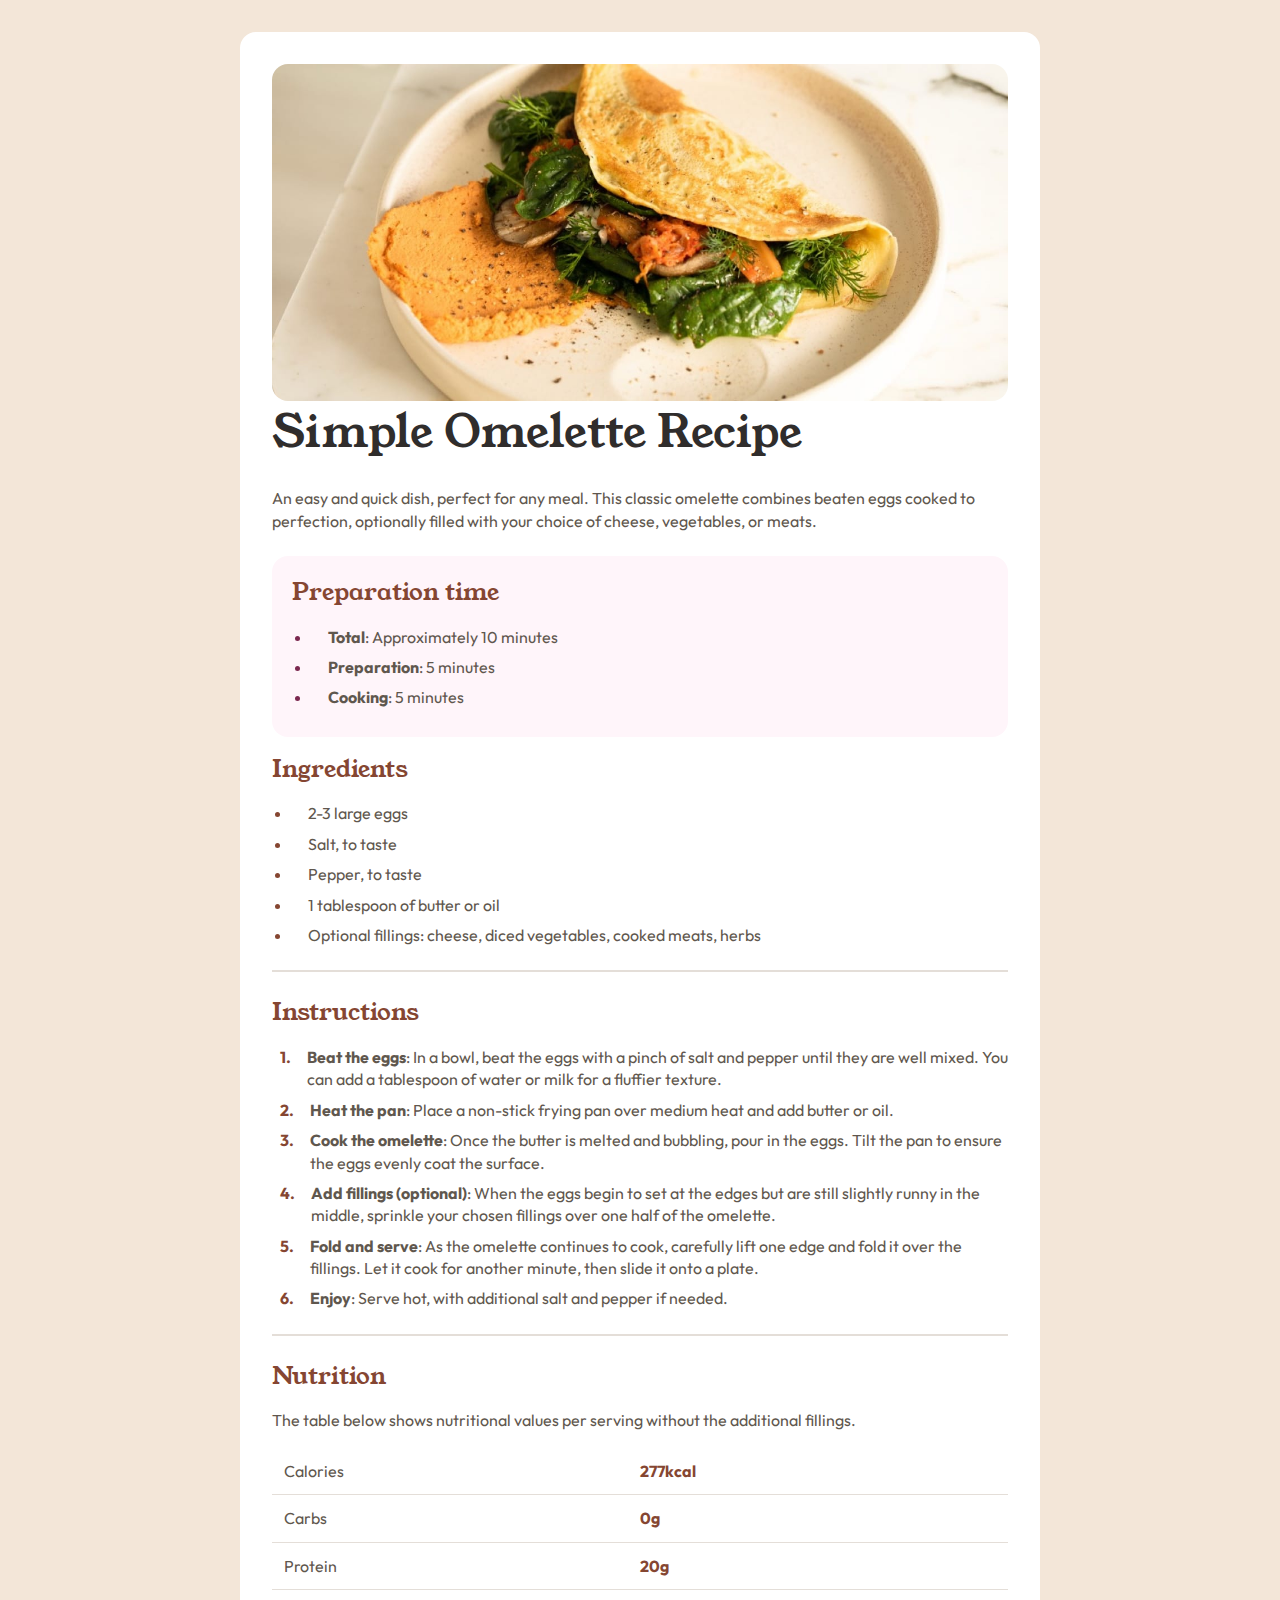
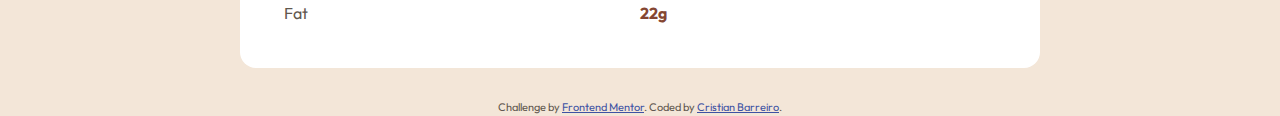
==== index.html @ ca431578 "feat: update" ====
<!DOCTYPE html>
<html lang="en">
  <head>
    <meta charset="UTF-8">
    <meta name="viewport" content="width=device-width, initial-scale=1.0">
    <link rel="icon" type="image/png" sizes="32x32"
      href="./assets/images/favicon-32x32.png">
    <link
      href="https://fonts.googleapis.com/css2?family=Young+Serif:wght@400&family=Outfit:wght@400;600;700&display=swap"
      rel="stylesheet">
    <title>Web Design | Page Recipe</title>
    <link rel="stylesheet" href="styles/styles.css">
  </head>
  <body>
    <header>

    </header>
    <main>
      <div class="container">
        <div class="recipe-img">
          <img src="images/image-omelette.jpeg" alt="omelette">
        </div>

        <div class="recipe-information">
          <h1>Simple Omelette Recipe</h1>
          <p class="description">An easy and quick dish, perfect for any meal.
            This classic omelette combines beaten eggs cooked
            to perfection, optionally filled with your choice of cheese,
            vegetables, or meats.</p>

          <div class="recipe-prep-time">
            <h2>Preparation time</h2>
            <ul>
              <li><span>Total</span>: Approximately 10 minutes</li>
              <li><span>Preparation</span>: 5 minutes</li>
              <li><span>Cooking</span>: 5 minutes</li>
            </ul>
          </div>
        </div>

        <div class="recipe-step">
          <h2>Ingredients</h2>
          <ul class="ingredients">
            <li><span>2-3 large eggs</span></li>
            <li><span>Salt, to taste</span></li>
            <li><span>Pepper, to taste</span></li>
            <li><span>1 tablespoon of butter or oil</span></li>
            <li><span> Optional fillings: cheese, diced vegetables, cooked
                meats,
                herbs</span></li>
          </ul>
        </div>

        <hr>

        <div class="recipe-step">
          <h2>Instructions</h2>

          <div class="instructions">
            <div class="item">
              <div class="num">1.</div>
              <p><span>Beat the eggs</span>: In a bowl, beat the eggs with a
                pinch
                of salt and pepper until they are well mixed.
                You can add a tablespoon of water or milk for a fluffier
                texture.</p>
            </div>
            <div class="item">
              <div class="num">2.</div>
              <p><span>Heat the pan</span>: Place a non-stick frying pan over
                medium heat and add butter or oil.</p>
            </div>
            <div class="item">
              <div class="num">3.</div>
              <p><span>Cook the omelette</span>: Once the butter is melted and
                bubbling, pour in the eggs. Tilt the pan to ensure
                the eggs evenly coat the surface.</p>
            </div>
            <div class="item">
              <div class="num">4.</div>
              <p><span>Add fillings (optional)</span>: When the eggs begin to
                set
                at the edges but are still slightly runny in the
                middle, sprinkle your chosen fillings over one half of the
                omelette.</p>
            </div>
            <div class="item">
              <div class="num">5.</div>
              <p><span>Fold and serve</span>: As the omelette continues to cook,
                carefully lift one edge and fold it over the
                fillings. Let it cook for another minute, then slide it onto a
                plate.</p>
            </div>
            <div class="item">
              <div class="num">6.</div>
              <p><span>Enjoy</span>: Serve hot, with additional salt and pepper
                if
                needed.</p>
            </div>
          </div>
        </div>

        <hr>

        <div class="nutrition-step">
          <h2>Nutrition</h2>
          <p class="values">The table below shows nutritional values per serving
            without the additional fillings.</p>

          <div class="nutrition-table">
            <div class="item">
              <p>Calories</p>
              <div class="ammount">277kcal</div>
            </div>
            <div class="item">
              <p>Carbs</p>
              <div class="ammount">0g</div>
            </div>
            <div class="item">
              <p>Protein</p>
              <div class="ammount">20g</div>
            </div>
            <div class="item">
              <p>Fat</p>
              <div class="ammount">22g</div>
            </div>
          </div>
        </div>
      </div>
    </main>
    <footer>
      <div class="attribution">
        Challenge by <a href="https://www.frontendmentor.io?ref=challenge"
          target="_blank">Frontend Mentor</a>.
        Coded by <a href="#">Cristian Barreiro</a>.
      </div>
    </footer>
  </body>
</html>
---- styles/styles.css ----
* {
  padding: 0;
  margin: 0;
  box-sizing: border-box;
}

:root {
  --Rose800: hsl(332, 51%, 32%);
  --Rose50: hsl(330, 100%, 98%);
  --white: hsl(0, 0%, 100%);
  --Stone100: hsl(30, 54%, 90%);
  --Stone150: hsl(30, 18%, 87%);
  --Stone600: hsl(30, 10%, 34%);
  --Stone900: hsl(24, 5%, 18%);
  --Brown800: hsl(14, 45%, 36%);
}

@import url("https://fonts.googleapis.com/css2?family=Young+Serif:wght@400&family=Outfit:wght@400;600;700&display=swap");

body {
  background: var(--Stone100);
  color: var(--Stone600);
  min-height: 100vh;
  font-family: "Outfit", sans-serif;
  line-height: 1.4;
  display: grid;
  place-content: center;
}

img {
  max-width: 100%;
  display: block;
}

h1,
h2 {
  font-family: "Young Serif", serif;
  font-weight: 400;
}

h1 {
  color: var(--Stone900);
  font-size: 2.8rem;
}

h2 {
  color: var(--Brown800);
  margin-bottom: 1rem;
}

.recipe-step {
  margin: 1rem 0;
}

.nutrition-step {
  margin-top: 1rem;
}

ul {
  padding-left: 1.25rem;
}

ul li::marker {
  color: var(--Brown800);
  font-weight: bold;
}

ul li {
  margin-bottom: 0.5rem;
}

ul li span {
  color: var(--Stone600);
  margin-left: 1rem;
  font-weight: 700;
}

hr {
  margin: 1.5rem 0;
  border: 1px solid var(--Stone150);
}

.container {
  max-width: 800px;
  background-color: var(--white);
  margin: 2rem auto;
  border-radius: 1rem;
  padding: 2rem;
  overflow: hidden;
}

.container .recipe-img {
  width: 100%;
  padding: 0;
  border-radius: 1rem;
  overflow: hidden;
}

.container .recipe-img img {
  border: 1rem;
}

.recipe-information {
  padding: 0;
}

.description {
  margin: 1.5rem 0;
}

.recipe-prep-time {
  background-color: var(--Rose50);
  padding: 1.25rem;
  border-radius: 1rem;
}

.recipe-prep-time h3 {
  color: var(--Rose800);
  margin-bottom: 0.75rem;
}

.recipe-prep-time ul li::marker {
  color: var(--Rose800);
}

.ingredients li {
  margin-bottom: 0.5rem;
}

.ingredients li span {
  font-weight: initial;
}

.instructions .item {
  padding-left: 0.5rem;
  margin-bottom: 0.5rem;
  display: flex;
}

.instructions .item .num {
  color: var(--Brown800);
  margin-right: 1rem;
  font-weight: 700;
}

.instructions .item p span {
  font-weight: 700;
}

.nutrition-step .values {
  margin-bottom: 1rem;
}

.nutrition-table .item {
  padding: 0.75rem;
  display: flex;
  transition: all 200ms ease;
  border-bottom: 1px solid var(--Stone150);
}

.nutrition-table .item:last-child {
  border-bottom: 0;
}

.nutrition-table .item p:nth-child(2) {
  color: var(--Brown800);
  font-weight: 700;
}

.nutrition-table .item > * {
  width: 100px;
  margin-right: auto;
}

.ammount {
  color: var(--Brown800);
  font-weight: bold;
}

@media (max-width: 540px) {
  h1 {
    margin-top: 2rem;
  }
  .container {
    margin: 0;
    padding: 0;
  }
  .container .recipe-img {
    width: 100%;
    padding: 0 !important;
    border-radius: 0;
  }
  .container .recipe-img img {
    width: 100%;
    height: auto;
    display: block;
  }
}

.attribution {
  font-size: 11px;
  text-align: center;
}

.attribution a {
  color: hsl(228, 45%, 44%);
}
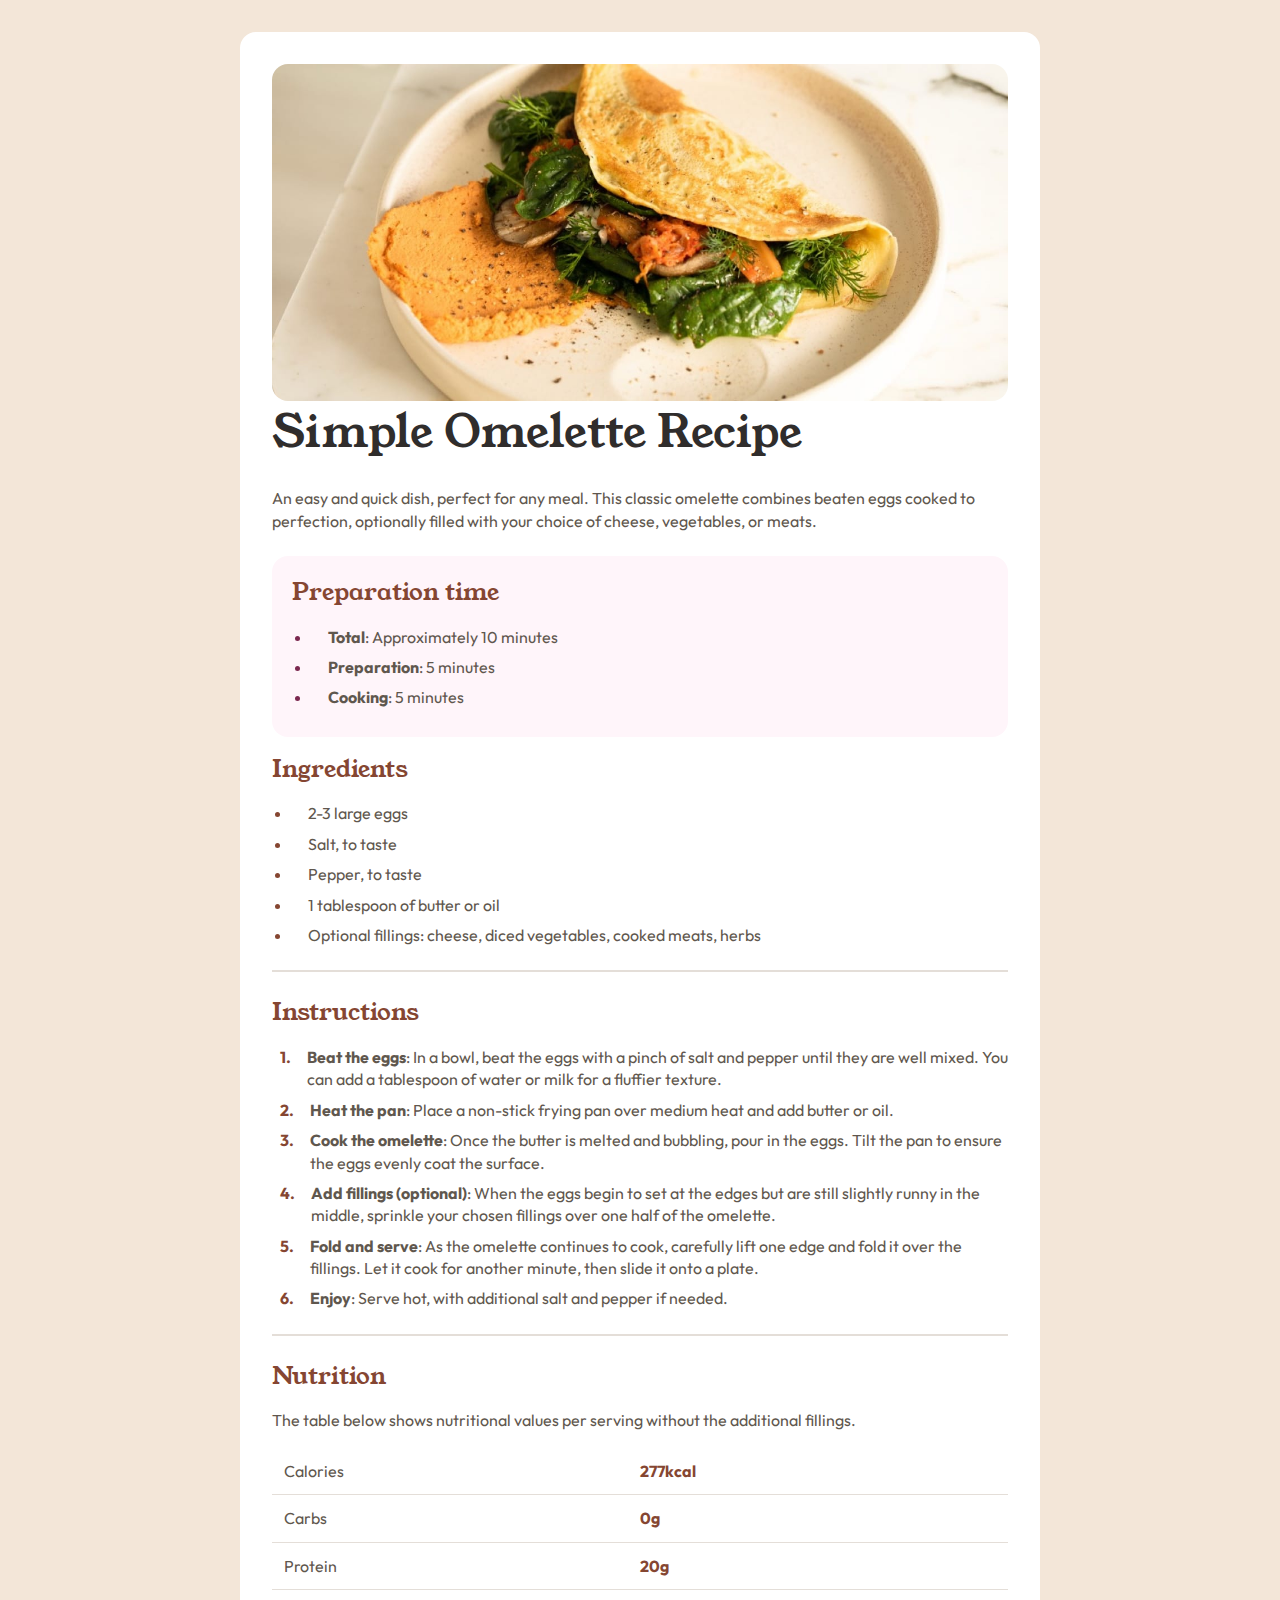
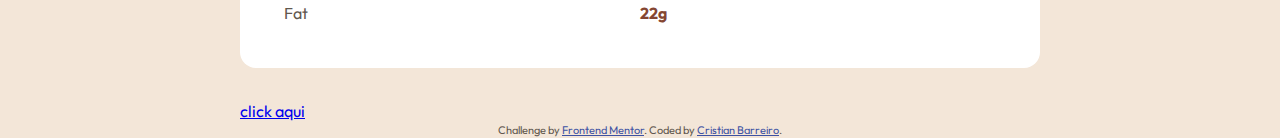
==== commit 9e931d36: "feat: upd" ====
--- a/index.html
+++ b/index.html
@@ -127,6 +127,8 @@
           </div>
         </div>
       </div>
+      <a href="box.html" target="_blank" rel="noopener noreferrer">click
+        aqui</a>
     </main>
     <footer>
       <div class="attribution">
